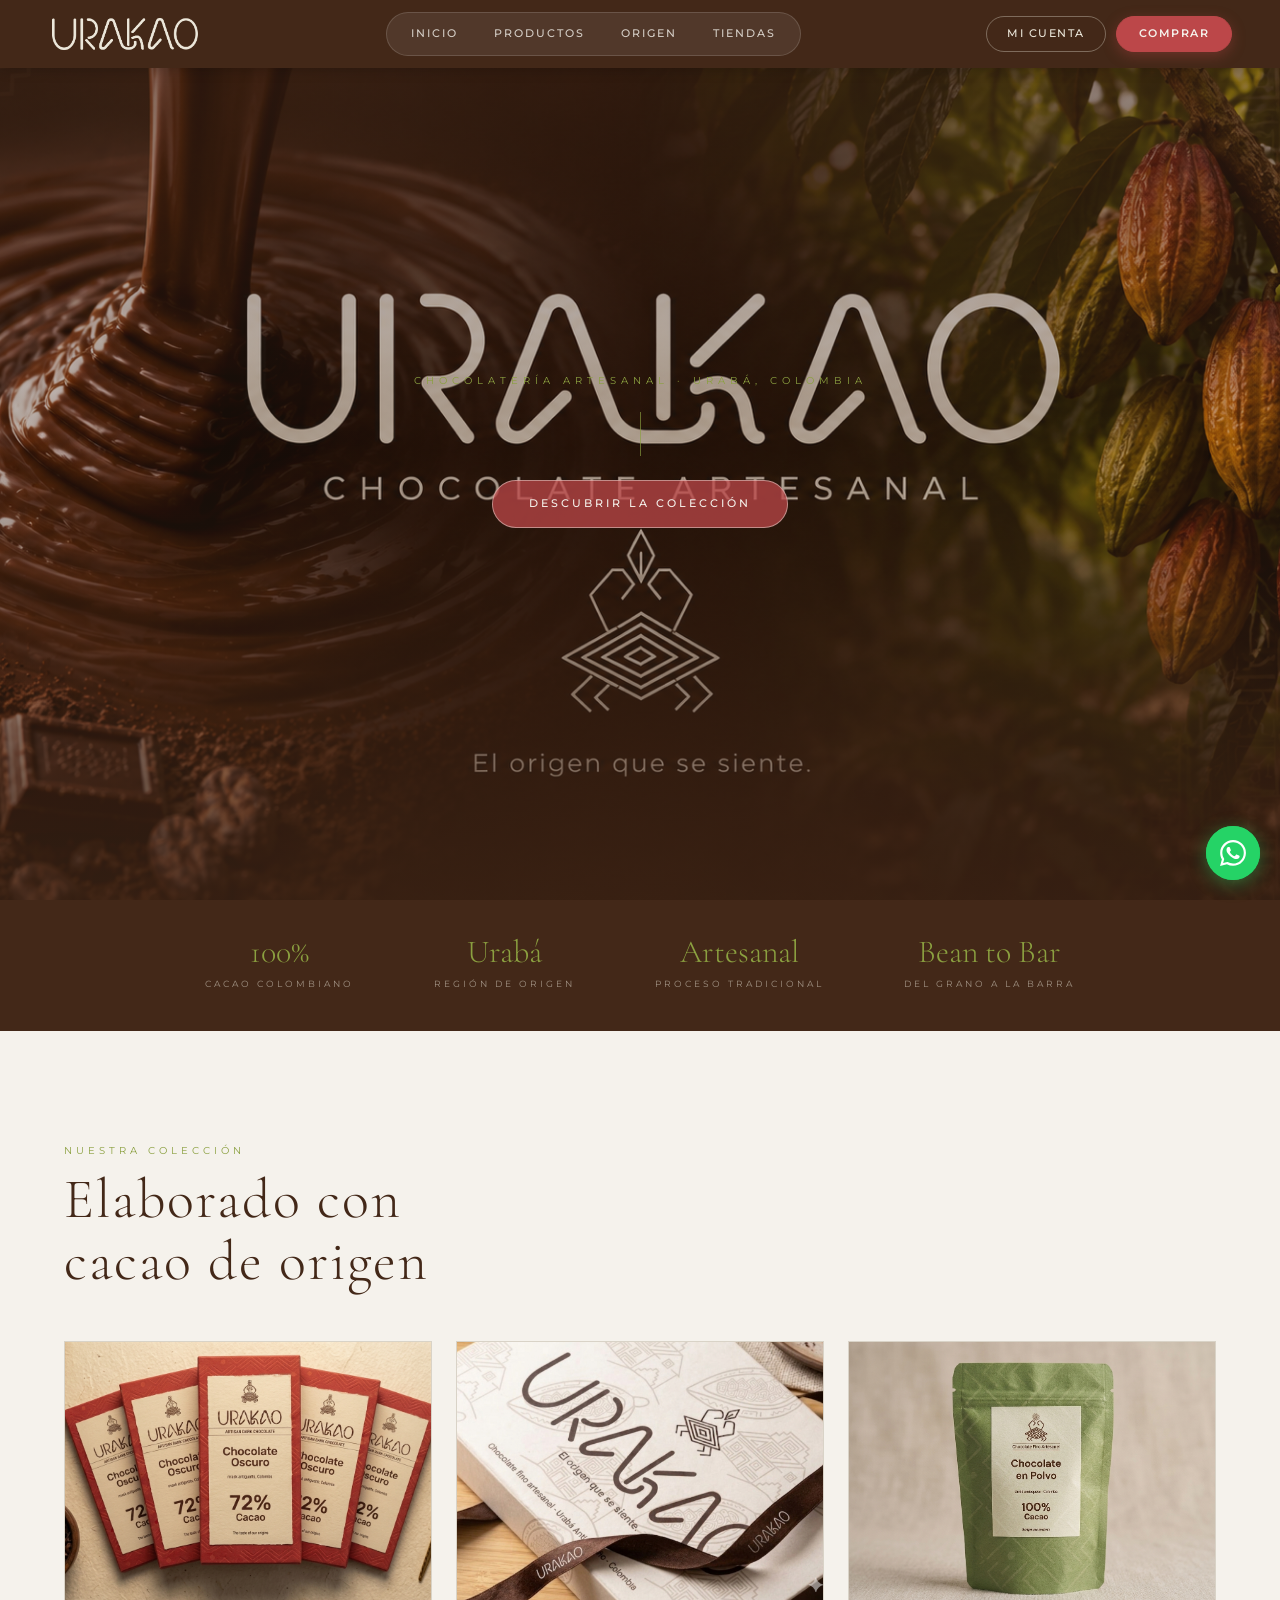
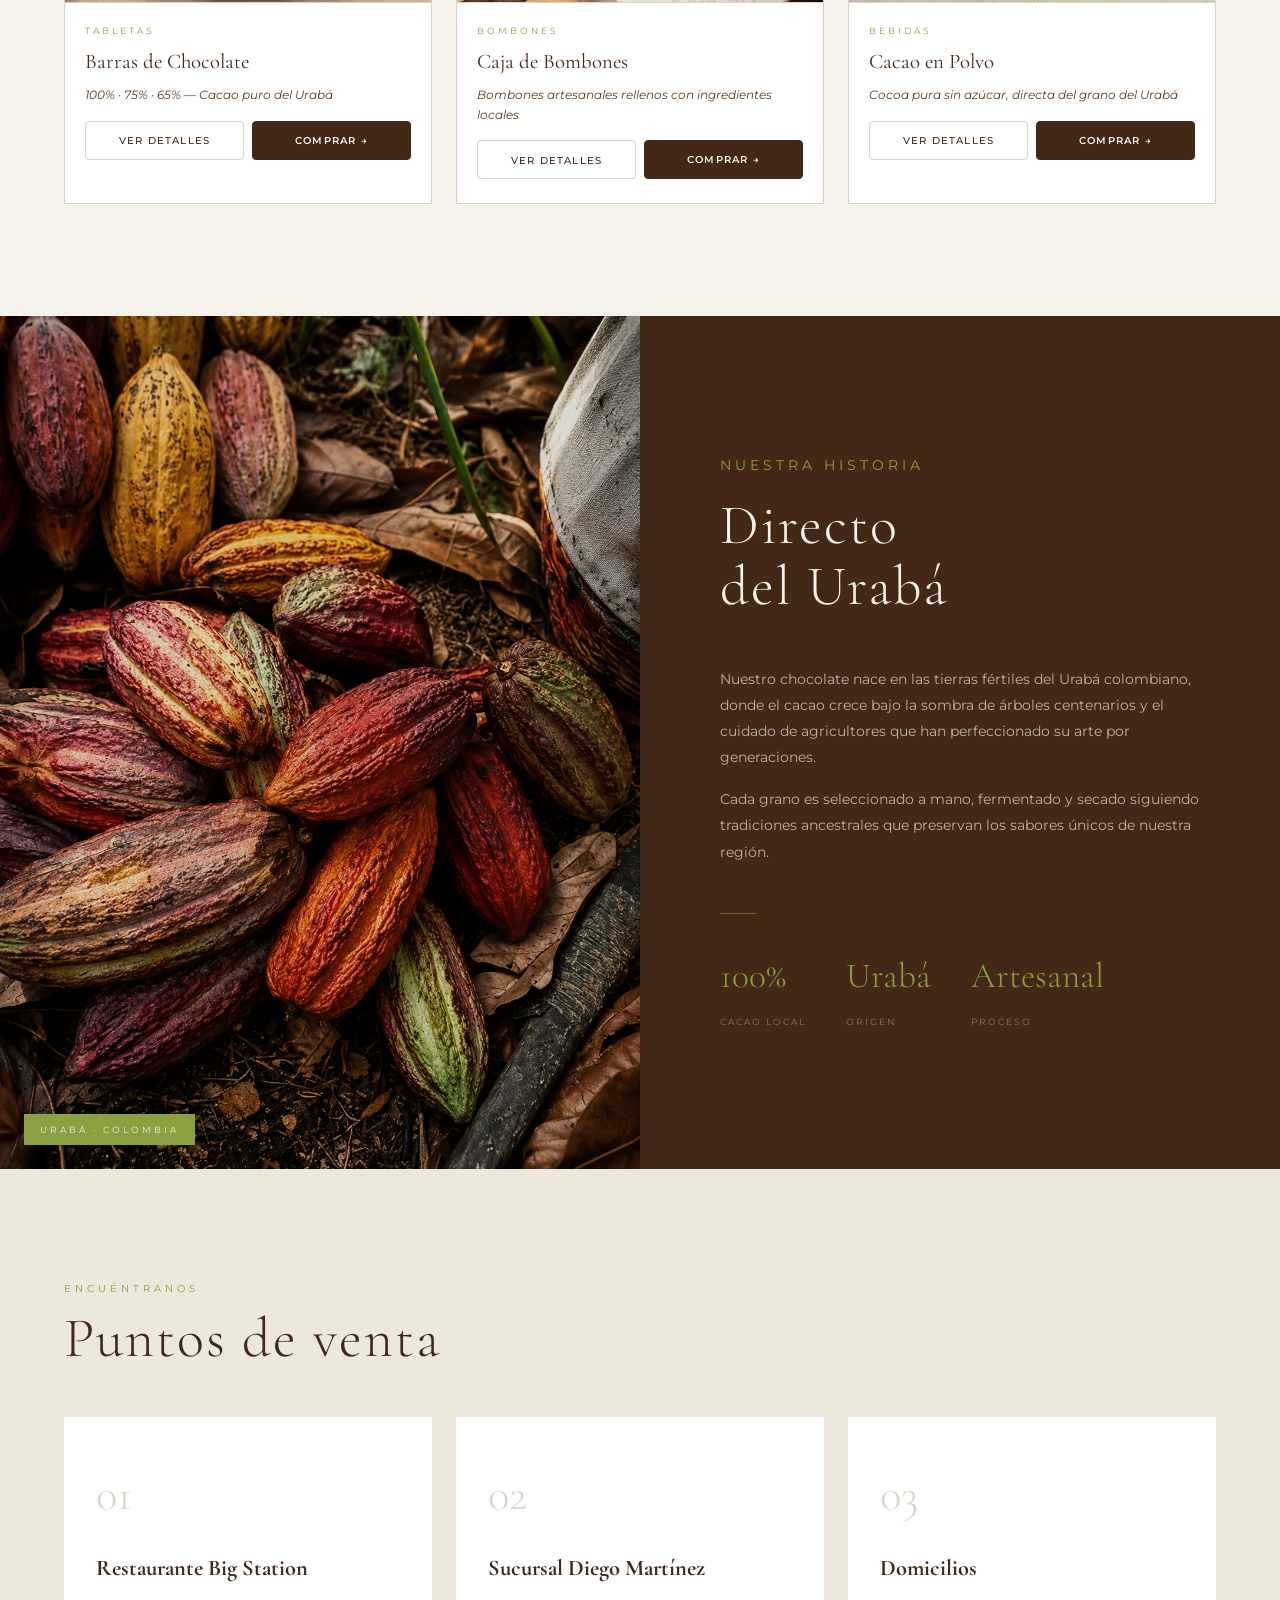
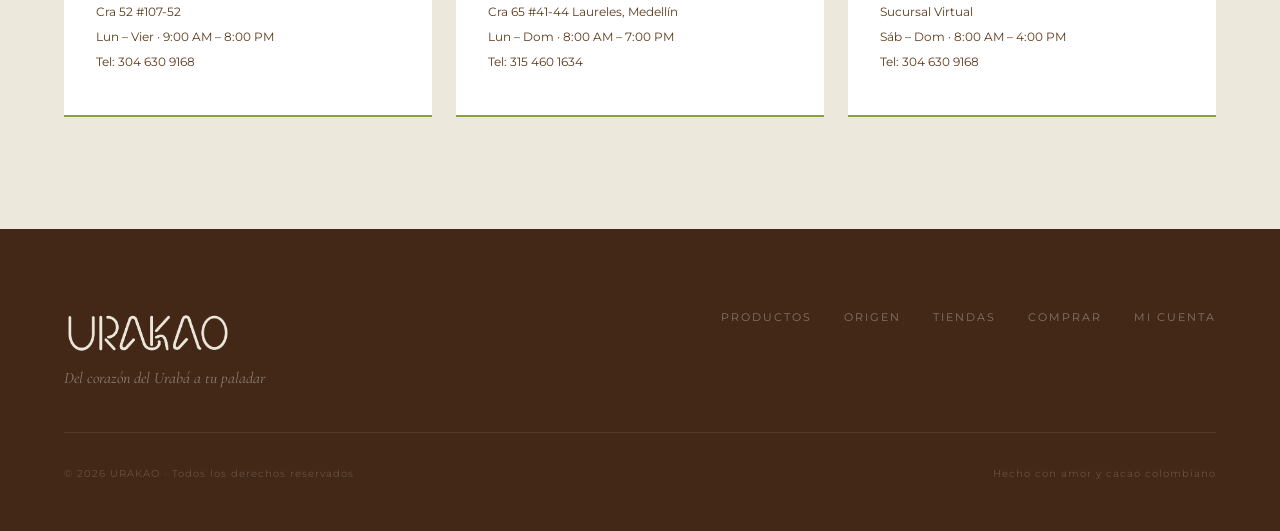
==== src/index.html @ 4dd0657c "feat: primer commit — URAKAO Web App" ====
<!DOCTYPE html>
<html lang="es">
<head>
  <meta charset="UTF-8">
  <meta name="viewport" content="width=device-width, initial-scale=1.0">
  <title>URAKAO — Chocolatería Artesanal del Urabá</title>
  <link rel="preconnect" href="https://fonts.googleapis.com">
  <link rel="preconnect" href="https://fonts.gstatic.com" crossorigin>
  <link href="https://fonts.googleapis.com/css2?family=Cormorant+Garamond:ital,wght@0,300;0,400;0,600;1,300;1,400&family=Montserrat:wght@300;400;500;600&display=swap" rel="stylesheet">
  <link rel="stylesheet" href="/src/css/index.css">
  <style>
    *, *::before, *::after { margin: 0; padding: 0; box-sizing: border-box; }
    :root { --cafe:#432818; --cafe2:#5D3A1A; --crema:#ECE8DB; --crema2:#D9D3C7; --verde:#8BA040; --rojo:#BC4749; --marfil:#F5F2EC; }
    html { scroll-behavior: smooth; }
    body { font-family:'Montserrat',sans-serif; background:var(--crema); color:var(--cafe); line-height:1.7; overflow-x:hidden; }
    a { text-decoration:none; } img { display:block; max-width:100%; } button { font-family:inherit; cursor:pointer; }
    /* NAVBAR */
    .navbar { position:fixed; inset:0 0 auto 0; z-index:1000; height:68px; padding:0 3rem; display:flex; align-items:center; justify-content:space-between; background:var(--cafe); box-shadow:0 2px 12px rgba(0,0,0,0.2); }
    .nav-logo img { height:44px; width:auto; object-fit:contain; }
    .nav-links { list-style:none; display:flex; gap:0; background:rgba(255,255,255,0.08); border:1px solid rgba(255,255,255,0.14); border-radius:50px; padding:4px 6px; }
    .nav-links a { display:block; font-size:0.66rem; font-weight:500; letter-spacing:2px; text-transform:uppercase; color:rgba(245,242,236,0.8); padding:8px 18px; border-radius:50px; transition:background 0.2s,color 0.2s; }
    .nav-links a:hover { background:rgba(255,255,255,0.14); color:var(--marfil); }
    .nav-cta { display:flex; gap:10px; align-items:center; }
    .btn-ghost { font-size:0.66rem; font-weight:500; letter-spacing:1.5px; text-transform:uppercase; color:var(--crema); border:1px solid rgba(236,232,219,0.35); padding:8px 20px; border-radius:50px; transition:background 0.25s,border-color 0.25s; }
    .btn-ghost:hover { background:rgba(255,255,255,0.1); border-color:rgba(236,232,219,0.6); }
    .btn-primary { font-size:0.66rem; font-weight:600; letter-spacing:1.5px; text-transform:uppercase; color:var(--marfil); background:var(--rojo); border:1px solid var(--rojo); padding:8px 22px; border-radius:50px; box-shadow:0 4px 14px rgba(188,71,73,0.35); transition:background 0.25s,transform 0.2s; }
    .btn-primary:hover { background:#a33c3e; transform:translateY(-1px); }
    .nav-burger { display:none; flex-direction:column; gap:5px; background:none; border:none; padding:6px; cursor:pointer; }
    .nav-burger span { display:block; width:22px; height:2px; background:var(--crema); border-radius:2px; transition:transform 0.3s,opacity 0.3s; }
    .nav-burger.open span:nth-child(1) { transform:translateY(7px) rotate(45deg); }
    .nav-burger.open span:nth-child(2) { opacity:0; }
    .nav-burger.open span:nth-child(3) { transform:translateY(-7px) rotate(-45deg); }
    .nav-drawer { display:none; position:fixed; top:68px; left:0; right:0; z-index:999; background:rgba(67,40,24,0.98); backdrop-filter:blur(16px); flex-direction:column; padding:16px 20px 24px; gap:4px; border-top:1px solid rgba(255,255,255,0.07); }
    .nav-drawer.open { display:flex; }
    .nav-drawer a { font-size:0.78rem; letter-spacing:2px; text-transform:uppercase; color:rgba(245,242,236,0.7); padding:12px 14px; border-radius:8px; transition:background 0.2s,color 0.2s; }
    .nav-drawer a:hover { background:rgba(255,255,255,0.07); color:var(--marfil); }
    .nav-drawer hr { border:none; border-top:1px solid rgba(255,255,255,0.07); margin:6px 0; }
    .nav-drawer .drawer-cta { background:var(--rojo); color:var(--marfil); text-align:center; border-radius:50px; margin-top:4px; font-weight:600; }
    /* HERO */
    .hero { height:100vh; min-height:600px; position:relative; display:flex; align-items:center; justify-content:center; overflow:hidden; }
    .hero-bg { position:absolute; inset:0; background:url('/Fotos de Urakao Oficial/portada de urakao tipo revista.png') center 30%/cover no-repeat; transform:scale(1.04); transition:transform 7s ease; }
    .hero-bg.loaded { transform:scale(1); }
    .hero-overlay { position:absolute; inset:0; background:linear-gradient(to bottom,rgba(67,40,24,0.6) 0%,rgba(67,40,24,0.3) 50%,rgba(67,40,24,0.75) 100%); }
    .hero-body { position:relative; z-index:2; text-align:center; padding:0 24px; max-width:760px; }
    .hero-eyebrow { font-size:0.62rem; letter-spacing:5px; text-transform:uppercase; color:var(--verde); margin-bottom:1.5rem; }
    .hero-rule { width:1px; height:44px; background:var(--verde); margin:0 auto 1.5rem; opacity:0.65; }
    .hero-sub { font-family:'Cormorant Garamond',serif; font-size:clamp(1rem,3vw,1.4rem); font-style:italic; color:rgba(245,242,236,0.82); margin-bottom:2.5rem; }
    .hero-cta { display:inline-block; font-size:0.66rem; font-weight:500; letter-spacing:3px; text-transform:uppercase; color:var(--marfil); border:1px solid rgba(245,242,236,0.45); padding:14px 36px; border-radius:50px; background:rgba(188,71,73,0.75); transition:background 0.3s,transform 0.2s; }
    .hero-cta:hover { background:var(--rojo); transform:translateY(-2px); }
    /* STRIP */
    .strip { background:var(--cafe); padding:36px 4rem; display:flex; justify-content:center; gap:5rem; flex-wrap:wrap; }
    .strip-item { text-align:center; color:var(--crema); }
    .strip-num { font-family:'Cormorant Garamond',serif; font-size:2rem; font-weight:300; color:var(--verde); display:block; line-height:1; }
    .strip-lbl { font-size:0.58rem; letter-spacing:3px; text-transform:uppercase; opacity:0.55; margin-top:4px; }
    /* SECTION SHARED */
    .section-tag { font-size:0.6rem; letter-spacing:4px; text-transform:uppercase; color:var(--verde); margin-bottom:10px; }
    .section-title { font-family:'Cormorant Garamond',serif; font-size:clamp(2rem,5vw,3.5rem); font-weight:300; color:var(--cafe); letter-spacing:2px; line-height:1.1; margin-bottom:3rem; }
    /* PRODUCTOS */
    .productos { padding:7rem 4rem; background:var(--marfil); }
    .productos-grid { display:grid; grid-template-columns:repeat(3,1fr); gap:1.5rem; }
    .card { background:#fff; overflow:hidden; border:1px solid var(--crema2); opacity:0; transform:translateY(20px); transition:opacity 0.6s ease,transform 0.6s ease,box-shadow 0.3s; }
    .card.visible { opacity:1; transform:translateY(0); }
    .card:hover { box-shadow:0 16px 40px rgba(67,40,24,0.12); }
    .card-img { height:260px; overflow:hidden; background:var(--crema); cursor:pointer; }
    .card-img img { width:100%; height:100%; object-fit:cover; transition:transform 0.6s ease; }
    .card:hover .card-img img { transform:scale(1.05); }
    .card-body { padding:20px 20px 24px; border-top:1px solid var(--crema2); }
    .card-cat { font-size:0.56rem; letter-spacing:3px; text-transform:uppercase; color:var(--verde); margin-bottom:6px; }
    .card-name { font-family:'Cormorant Garamond',serif; font-size:1.3rem; font-weight:400; color:var(--cafe); margin-bottom:6px; }
    .card-desc { font-size:0.76rem; color:var(--cafe2); font-style:italic; line-height:1.6; margin-bottom:16px; }
    .card-actions { display:grid; grid-template-columns:1fr 1fr; gap:8px; }
    .btn-ver { font-size:0.62rem; font-weight:500; letter-spacing:1.2px; text-transform:uppercase; color:var(--cafe); background:transparent; border:1px solid var(--crema2); padding:10px 0; border-radius:4px; transition:background 0.2s,border-color 0.2s; }
    .btn-ver:hover { background:var(--crema); border-color:var(--cafe2); }
    .btn-comprar { display:flex; align-items:center; justify-content:center; font-size:0.62rem; font-weight:600; letter-spacing:1.2px; text-transform:uppercase; color:var(--marfil); background:var(--cafe); border:1px solid var(--cafe); padding:10px 0; border-radius:4px; transition:background 0.2s,border-color 0.2s; }
    .btn-comprar:hover { background:var(--rojo); border-color:var(--rojo); }
    /* ORIGEN */
    .origen { display:grid; grid-template-columns:1fr 1fr; min-height:75vh; }
    .origen-foto { position:relative; overflow:hidden; }
    .origen-foto img { width:100%; height:100%; object-fit:cover; filter:sepia(0.12) brightness(0.85); transition:transform 0.8s ease; }
    .origen-foto:hover img { transform:scale(1.03); }
    .origen-tag { position:absolute; bottom:24px; left:24px; background:var(--verde); color:var(--marfil); font-size:0.58rem; letter-spacing:3px; text-transform:uppercase; padding:8px 16px; }
    .origen-copy { background:var(--cafe); padding:7rem 5rem; display:flex; flex-direction:column; justify-content:center; }
    .origen-copy .section-tag { color:var(--verde); }
    .origen-copy .section-title { color:var(--marfil); }
    .origen-copy p { font-size:0.86rem; color:rgba(245,242,236,0.68); line-height:1.9; margin-bottom:1rem; }
    .origen-divider { width:36px; height:1px; background:var(--verde); opacity:0.5; margin:2rem 0; }
    .origen-stats { display:flex; gap:2.5rem; flex-wrap:wrap; }
    .stat-num { font-family:'Cormorant Garamond',serif; font-size:2.2rem; font-weight:300; color:var(--verde); display:block; }
    .stat-lbl { font-size:0.58rem; letter-spacing:2px; text-transform:uppercase; color:rgba(245,242,236,0.38); }
    /* PUNTOS */
    .puntos { padding:7rem 4rem; background:var(--crema); }
    .puntos-grid { display:grid; grid-template-columns:repeat(3,1fr); gap:1.5rem; margin-top:3rem; }
    .punto { background:#fff; padding:2.5rem 2rem; border-bottom:2px solid var(--verde); opacity:0; transform:translateY(16px); transition:opacity 0.5s ease,transform 0.5s ease,box-shadow 0.3s; }
    .punto.visible { opacity:1; transform:translateY(0); }
    .punto:hover { box-shadow:0 10px 30px rgba(67,40,24,0.08); }
    .punto-num { font-family:'Cormorant Garamond',serif; font-size:2.8rem; font-weight:300; color:var(--crema2); margin-bottom:1rem; }
    .punto-nombre { font-family:'Cormorant Garamond',serif; font-size:1.4rem; color:var(--cafe); margin-bottom:0.8rem; }
    .punto-info { font-size:0.78rem; color:var(--cafe2); line-height:2; font-style:normal; }
    /* FOOTER */
    .footer { background:var(--cafe); padding:5rem 4rem 3rem; }
    .footer-top { display:flex; justify-content:space-between; align-items:flex-start; padding-bottom:2.5rem; border-bottom:1px solid rgba(255,255,255,0.08); margin-bottom:2rem; }
    .footer-tagline { font-family:'Cormorant Garamond',serif; font-size:1rem; font-style:italic; color:rgba(245,242,236,0.42); margin-top:8px; }
    .footer-nav { display:flex; gap:2rem; flex-wrap:wrap; }
    .footer-nav a { font-size:0.66rem; letter-spacing:2px; text-transform:uppercase; color:rgba(245,242,236,0.38); transition:color 0.2s; }
    .footer-nav a:hover { color:var(--verde); }
    .footer-bottom { display:flex; justify-content:space-between; align-items:center; flex-wrap:wrap; gap:8px; }
    .footer-copy { font-size:0.65rem; color:rgba(245,242,236,0.2); letter-spacing:1px; }
    /* WHATSAPP */
    .wa { position:fixed; bottom:20px; right:20px; z-index:9000; width:54px; height:54px; background:#25D366; border-radius:50%; display:flex; align-items:center; justify-content:center; box-shadow:0 4px 18px rgba(37,211,102,0.4); transition:transform 0.25s,box-shadow 0.25s; }
    .wa:hover { transform:scale(1.1); box-shadow:0 6px 24px rgba(37,211,102,0.55); }
    .wa::before { content:''; position:absolute; inset:0; border-radius:50%; background:#25D366; animation:waPulse 2.5s ease infinite; z-index:-1; }
    @keyframes waPulse { 0%{transform:scale(1);opacity:0.55} 70%{transform:scale(1.5);opacity:0} 100%{transform:scale(1.5);opacity:0} }
    /* MODAL */
    .modal-overlay { display:none; position:fixed; inset:0; background:rgba(67,40,24,0.7); z-index:2000; }
    .modal-overlay.open { display:block; }
    .modal { display:none; position:fixed; top:50%; left:50%; transform:translate(-50%,-50%); z-index:2001; background:var(--marfil); width:92%; max-width:840px; max-height:88vh; overflow-y:auto; }
    .modal.open { display:grid; grid-template-columns:1fr 1fr; }
    .modal-gallery { background:var(--crema); display:flex; flex-direction:column; }
    .modal-main-img { width:100%; height:300px; object-fit:cover; cursor:pointer; }
    .modal-thumbs { display:flex; gap:8px; padding:10px 12px; background:#fff; border-top:1px solid var(--crema2); }
    .modal-thumb { width:60px; height:60px; object-fit:cover; cursor:pointer; border:2px solid transparent; opacity:0.65; transition:border-color 0.2s,opacity 0.2s; }
    .modal-thumb.active,.modal-thumb:hover { border-color:var(--cafe); opacity:1; }
    .modal-body { padding:2rem 1.8rem; display:flex; flex-direction:column; gap:12px; position:relative; }
    .modal-close { position:absolute; top:12px; right:12px; background:none; border:none; font-size:1.2rem; color:var(--cafe2); line-height:1; cursor:pointer; }
    .modal-close:hover { color:var(--cafe); }
    .modal-cat { font-size:0.56rem; letter-spacing:3px; text-transform:uppercase; color:var(--verde); }
    .modal-name { font-family:'Cormorant Garamond',serif; font-size:1.8rem; font-weight:400; color:var(--cafe); line-height:1.1; }
    .modal-desc { font-size:0.82rem; color:var(--cafe2); line-height:1.8; }
    .modal-tags { display:flex; flex-wrap:wrap; gap:6px; }
    .modal-tag { font-size:0.65rem; background:var(--crema); color:var(--cafe); border:1px solid var(--crema2); padding:4px 12px; }
    .modal-rule { width:100%; height:1px; background:var(--crema2); }
    .modal-variants-label { font-size:0.62rem; letter-spacing:2px; text-transform:uppercase; color:var(--cafe2); }
    .modal-variants { display:flex; flex-wrap:wrap; gap:6px; }
    .modal-variant { font-size:0.72rem; border:1px solid var(--crema2); background:#fff; color:var(--cafe); padding:6px 14px; border-radius:4px; transition:background 0.2s,border-color 0.2s,color 0.2s; cursor:pointer; }
    .modal-variant:hover,.modal-variant.active { background:var(--cafe); border-color:var(--cafe); color:var(--marfil); }
    .modal-buy { display:block; text-align:center; font-size:0.68rem; font-weight:600; letter-spacing:2.5px; text-transform:uppercase; color:var(--marfil); background:var(--rojo); padding:14px 0; border-radius:4px; margin-top:auto; transition:background 0.2s; }
    .modal-buy:hover { background:var(--cafe); }
    .hidden { display:none !important; }
    /* RESPONSIVE */
    @media(max-width:1024px){ .productos-grid{grid-template-columns:repeat(2,1fr);} .origen{grid-template-columns:1fr;} .origen-foto{height:50vh;} .puntos-grid{grid-template-columns:repeat(2,1fr);} .navbar{padding:0 2rem;} }
    @media(max-width:768px){ .navbar{padding:0 16px;height:62px;} .nav-links,.nav-cta{display:none;} .nav-burger{display:flex;} .nav-drawer{top:62px;} .strip{padding:28px 20px;gap:20px;} .strip-item{flex:0 0 42%;} .productos{padding:4rem 20px;} .productos-grid{grid-template-columns:1fr 1fr;gap:1rem;} .card-img{height:200px;} .origen-copy{padding:3rem 20px;} .puntos{padding:4rem 20px;} .puntos-grid{grid-template-columns:1fr;} .footer{padding:3rem 20px 2rem;} .footer-top{flex-direction:column;gap:20px;} .footer-nav{gap:12px;} .modal.open{grid-template-columns:1fr;} .modal{width:96%;max-height:92vh;} .modal-main-img{height:200px;} .wa{bottom:16px;right:16px;width:48px;height:48px;} }
    @media(max-width:540px){ .productos-grid{grid-template-columns:1fr;} .card-img{height:220px;} .strip-item{flex:0 0 44%;} }
    @media(max-width:480px){ .navbar{height:56px;padding:0 12px;} .nav-logo img{height:34px;} .nav-drawer{top:56px;} .hero-eyebrow{font-size:0.52rem;letter-spacing:3px;} .hero-cta{padding:11px 24px;} .strip{padding:20px 12px;gap:14px;} .strip-num{font-size:1.6rem;} .productos{padding:3rem 12px;} .origen-copy{padding:2.5rem 16px;} .puntos{padding:3rem 12px;} .footer{padding:2.5rem 12px 1.5rem;} .wa{bottom:12px;right:12px;width:44px;height:44px;} }
    @media(max-width:360px){ .strip-item{flex:0 0 100%;} .card-actions{grid-template-columns:1fr;} .modal.open{grid-template-columns:1fr;} .modal{width:100%;} }
  </style>
</head>
<body>

  <!-- ══ NAVBAR ══════════════════════════════════════════════ -->
  <nav class="navbar" id="navbar">
    <div class="nav-logo">
      <a href="/"><img src="/Fotos de Urakao Oficial/LOGOS color hueso.png" alt="URAKAO"></a>
    </div>

    <ul class="nav-links" role="list">
      <li><a href="#inicio">Inicio</a></li>
      <li><a href="#productos">Productos</a></li>
      <li><a href="#origen">Origen</a></li>
      <li><a href="#puntos">Tiendas</a></li>
    </ul>

    <div class="nav-cta">
      <a href="/login" class="btn-ghost">Mi cuenta</a>
      <a href="/tienda" class="btn-primary">Comprar</a>
    </div>

    <button class="nav-burger" id="nav-burger" aria-label="Abrir menú" aria-expanded="false">
      <span></span><span></span><span></span>
    </button>
  </nav>

  <!-- Mobile drawer -->
  <nav class="nav-drawer" id="nav-drawer" aria-label="Menú móvil">
    <a href="#inicio">Inicio</a>
    <a href="#productos">Productos</a>
    <a href="#origen">Origen</a>
    <a href="#puntos">Tiendas</a>
    <hr>
    <a href="/login">Mi cuenta</a>
    <a href="/tienda" class="drawer-cta">Comprar ahora →</a>
  </nav>

  <!-- ══ HERO ════════════════════════════════════════════════ -->
  <section id="inicio" class="hero">
    <div class="hero-bg" id="hero-bg"></div>
    <div class="hero-overlay"></div>
    <div class="hero-body">
      <p class="hero-eyebrow">Chocolatería Artesanal · Urabá, Colombia</p>
      <div class="hero-rule"></div>
      <a href="/tienda" class="hero-cta">Descubrir la colección</a>
    </div>
  </section>

  <!-- ══ INTRO STRIP ═════════════════════════════════════════ -->
  <div class="strip" aria-hidden="true">
    <div class="strip-item"><span class="strip-num">100%</span><span class="strip-lbl">Cacao colombiano</span></div>
    <div class="strip-item"><span class="strip-num">Urabá</span><span class="strip-lbl">Región de origen</span></div>
    <div class="strip-item"><span class="strip-num">Artesanal</span><span class="strip-lbl">Proceso tradicional</span></div>
    <div class="strip-item"><span class="strip-num">Bean to Bar</span><span class="strip-lbl">Del grano a la barra</span></div>
  </div>

  <!-- ══ PRODUCTOS ══════════════════════════════════════════ -->
  <section id="productos" class="productos">
    <p class="section-tag">Nuestra colección</p>
    <h2 class="section-title">Elaborado con<br>cacao de origen</h2>

    <div class="productos-grid">

      <!-- Barras de Chocolate -->
      <article class="card">
        <div class="card-img" onclick="abrirModal('barras')" role="button" tabindex="0" aria-label="Ver detalles Barras de Chocolate">
          <img src="/Fotos de Urakao Oficial/Barra de chocolate p1.png" alt="Barras de Chocolate URAKAO" loading="lazy">
        </div>
        <div class="card-body">
          <p class="card-cat">Tabletas</p>
          <h3 class="card-name">Barras de Chocolate</h3>
          <p class="card-desc">100% · 75% · 65% — Cacao puro del Urabá</p>
          <div class="card-actions">
            <button class="btn-ver" onclick="abrirModal('barras')">Ver detalles</button>
            <a href="/tienda" class="btn-comprar">Comprar →</a>
          </div>
        </div>
      </article>

      <!-- Caja de Bombones -->
      <article class="card">
        <div class="card-img" onclick="abrirModal('bombones')" role="button" tabindex="0" aria-label="Ver detalles Caja de Bombones">
          <img src="/Fotos de Urakao Oficial/caja de chocolate cerrada p1.png" alt="Caja de Bombones URAKAO" loading="lazy">
        </div>
        <div class="card-body">
          <p class="card-cat">Bombones</p>
          <h3 class="card-name">Caja de Bombones</h3>
          <p class="card-desc">Bombones artesanales rellenos con ingredientes locales</p>
          <div class="card-actions">
            <button class="btn-ver" onclick="abrirModal('bombones')">Ver detalles</button>
            <a href="/tienda" class="btn-comprar">Comprar →</a>
          </div>
        </div>
      </article>

      <!-- Cacao en Polvo -->
      <article class="card">
        <div class="card-img" onclick="abrirModal('cocoa')" role="button" tabindex="0" aria-label="Ver detalles Cacao en Polvo">
          <img src="/Fotos de Urakao Oficial/Chocolate en polvo.png" alt="Cacao en Polvo URAKAO" loading="lazy">
        </div>
        <div class="card-body">
          <p class="card-cat">Bebidas</p>
          <h3 class="card-name">Cacao en Polvo</h3>
          <p class="card-desc">Cocoa pura sin azúcar, directa del grano del Urabá</p>
          <div class="card-actions">
            <button class="btn-ver" onclick="abrirModal('cocoa')">Ver detalles</button>
            <a href="/tienda" class="btn-comprar">Comprar →</a>
          </div>
        </div>
      </article>

    </div>
  </section>

  <!-- ══ ORIGEN ══════════════════════════════════════════════ -->
  <section id="origen" class="origen">
    <div class="origen-foto">
      <img src="/Fotos de Urakao Oficial/Masorcas de cacao finca.png" alt="Mazorcas de cacao en finca del Urabá" loading="lazy">
      <span class="origen-tag">Urabá · Colombia</span>
    </div>
    <div class="origen-copy">
      <p class="section-tag">Nuestra historia</p>
      <h2 class="section-title">Directo<br>del Urabá</h2>
      <div class="origen-texto">
        <p>Nuestro chocolate nace en las tierras fértiles del Urabá colombiano, donde el cacao crece bajo la sombra de árboles centenarios y el cuidado de agricultores que han perfeccionado su arte por generaciones.</p>
        <p>Cada grano es seleccionado a mano, fermentado y secado siguiendo tradiciones ancestrales que preservan los sabores únicos de nuestra región.</p>
      </div>
      <div class="origen-divider"></div>
      <div class="origen-stats">
        <div><span class="stat-num">100%</span><span class="stat-lbl">Cacao local</span></div>
        <div><span class="stat-num">Urabá</span><span class="stat-lbl">Origen</span></div>
        <div><span class="stat-num">Artesanal</span><span class="stat-lbl">Proceso</span></div>
      </div>
    </div>
  </section>

  <!-- ══ PUNTOS DE VENTA ══════════════════════════════════════ -->
  <section id="puntos" class="puntos">
    <p class="section-tag">Encuéntranos</p>
    <h2 class="section-title">Puntos de venta</h2>
    <div class="puntos-grid">
      <div class="punto">
        <div class="punto-num">01</div>
        <h3 class="punto-nombre">Restaurante Big Station</h3>
        <address class="punto-info">
          <p>Cra 52 #107-52</p>
          <p>Lun – Vier · 9:00 AM – 8:00 PM</p>
          <p>Tel: 304 630 9168</p>
        </address>
      </div>
      <div class="punto">
        <div class="punto-num">02</div>
        <h3 class="punto-nombre">Sucursal Diego Martínez</h3>
        <address class="punto-info">
          <p>Cra 65 #41-44 Laureles, Medellín</p>
          <p>Lun – Dom · 8:00 AM – 7:00 PM</p>
          <p>Tel: 315 460 1634</p>
        </address>
      </div>
      <div class="punto">
        <div class="punto-num">03</div>
        <h3 class="punto-nombre">Domicilios</h3>
        <address class="punto-info">
          <p>Sucursal Virtual</p>
          <p>Sáb – Dom · 8:00 AM – 4:00 PM</p>
          <p>Tel: 304 630 9168</p>
        </address>
      </div>
    </div>
  </section>

  <!-- ══ FOOTER ══════════════════════════════════════════════ -->
  <footer class="footer">
    <div class="footer-top">
      <div>
        <img src="/Fotos de Urakao Oficial/LOGOS color hueso.png" alt="URAKAO" class="footer-logo" style="height:48px;object-fit:contain;">
        <p class="footer-tagline">Del corazón del Urabá a tu paladar</p>
      </div>
      <nav class="footer-nav" aria-label="Footer">
        <a href="#productos">Productos</a>
        <a href="#origen">Origen</a>
        <a href="#puntos">Tiendas</a>
        <a href="/tienda">Comprar</a>
        <a href="/login">Mi cuenta</a>
      </nav>
    </div>
    <div class="footer-bottom">
      <p class="footer-copy">&copy; 2026 URAKAO · Todos los derechos reservados</p>
      <p class="footer-copy">Hecho con amor y cacao colombiano</p>
    </div>
  </footer>

  <!-- ══ WHATSAPP ════════════════════════════════════════════ -->
  <a href="https://wa.me/573046309168?text=Hola%20URAKAO%2C%20tengo%20una%20consulta%20%F0%9F%8D%AB"
     target="_blank" rel="noopener noreferrer"
     class="wa" aria-label="Contactar por WhatsApp">
    <svg xmlns="http://www.w3.org/2000/svg" viewBox="0 0 24 24" fill="white" width="26" height="26">
      <path d="M17.472 14.382c-.297-.149-1.758-.867-2.03-.967-.273-.099-.471-.148-.67.15-.197.297-.767.966-.94 1.164-.173.199-.347.223-.644.075-.297-.15-1.255-.463-2.39-1.475-.883-.788-1.48-1.761-1.653-2.059-.173-.297-.018-.458.13-.606.134-.133.298-.347.446-.52.149-.174.198-.298.298-.497.099-.198.05-.371-.025-.52-.075-.149-.669-1.612-.916-2.207-.242-.579-.487-.5-.669-.51-.173-.008-.371-.01-.57-.01-.198 0-.52.074-.792.372-.272.297-1.04 1.016-1.04 2.479 0 1.462 1.065 2.875 1.213 3.074.149.198 2.096 3.2 5.077 4.487.709.306 1.262.489 1.694.625.712.227 1.36.195 1.871.118.571-.085 1.758-.719 2.006-1.413.248-.694.248-1.289.173-1.413-.074-.124-.272-.198-.57-.347m-5.421 7.403h-.004a9.87 9.87 0 01-5.031-1.378l-.361-.214-3.741.982.998-3.648-.235-.374a9.86 9.86 0 01-1.51-5.26c.001-5.45 4.436-9.884 9.888-9.884 2.64 0 5.122 1.03 6.988 2.898a9.825 9.825 0 012.893 6.994c-.003 5.45-4.437 9.884-9.885 9.884m8.413-18.297A11.815 11.815 0 0012.05 0C5.495 0 .16 5.335.157 11.892c0 2.096.547 4.142 1.588 5.945L.057 24l6.305-1.654a11.882 11.882 0 005.683 1.448h.005c6.554 0 11.89-5.335 11.893-11.893a11.821 11.821 0 00-3.48-8.413z"/>
    </svg>
  </a>

  <!-- ══ MODAL PRODUCTO ══════════════════════════════════════ -->
  <div class="modal-overlay" id="modal-overlay" aria-hidden="true"></div>
  <div class="modal" id="modal" role="dialog" aria-modal="true" aria-labelledby="modal-name">
    <div class="modal-gallery">
      <img id="modal-main-img" class="modal-main-img" src="" alt="">
      <div class="modal-thumbs" id="modal-thumbs"></div>
    </div>
    <div class="modal-body">
      <button class="modal-close" id="modal-close" aria-label="Cerrar">✕</button>
      <p class="modal-cat" id="modal-cat"></p>
      <h2 class="modal-name" id="modal-name"></h2>
      <p class="modal-desc" id="modal-desc"></p>
      <div class="modal-tags" id="modal-tags"></div>
      <hr class="modal-rule">
      <p class="modal-variants-label" id="modal-variants-label"></p>
      <div class="modal-variants" id="modal-variants"></div>
      <a href="/tienda" class="modal-buy">Comprar ahora →</a>
    </div>
  </div>

  <!-- ══ JAVASCRIPT ══════════════════════════════════════════ -->
  <script>
    /* ── Navbar hamburger ── */
    const burger   = document.getElementById('nav-burger');
    const drawer   = document.getElementById('nav-drawer');

    burger.addEventListener('click', () => {
      const open = drawer.classList.toggle('open');
      burger.classList.toggle('open', open);
      burger.setAttribute('aria-expanded', open);
    });

    drawer.querySelectorAll('a').forEach(a =>
      a.addEventListener('click', () => {
        drawer.classList.remove('open');
        burger.classList.remove('open');
        burger.setAttribute('aria-expanded', 'false');
      })
    );

    /* ── Hero Ken Burns ── */
    document.getElementById('hero-bg').classList.add('loaded');

    /* ── Intersection observer — animaciones de entrada ── */
    const io = new IntersectionObserver((entries) => {
      entries.forEach((e, i) => {
        if (e.isIntersecting) {
          setTimeout(() => e.target.classList.add('visible'), i * 100);
          io.unobserve(e.target);
        }
      });
    }, { threshold: 0.08 });

    document.querySelectorAll('.card, .punto').forEach(el => io.observe(el));

    /* ── Catálogo ── */
    const CATALOGO = {
      barras: {
        cat: 'Tabletas',
        nombre: 'Barras de Chocolate',
        desc: 'Elaboradas con cacao seleccionado a mano en las fincas del Urabá. Disponibles en 65% (notas dulces y frutales), 75% (equilibrado y aromático) y 100% (cacao puro sin azúcar).',
        fotos: [
          '/Fotos de Urakao Oficial/Barra de chocolate p1.png',
          '/Fotos de Urakao Oficial/Barra de chocolate p2.png',
          '/Fotos de Urakao Oficial/Tabletas de chocolate y bombones sobre mesa.png'
        ],
        tags: ['Bean to Bar', 'Sin conservantes', 'Origen Urabá'],
        varLabel: 'Porcentaje de cacao',
        variantes: ['65% Cacao', '75% Cacao', '100% Cacao']
      },
      bombones: {
        cat: 'Bombones',
        nombre: 'Caja de Bombones',
        desc: 'Bombones rellenos artesanalmente con ingredientes locales del Urabá, cubiertos en chocolate de origen. Presentación ideal para regalo.',
        fotos: [
          '/Fotos de Urakao Oficial/caja de chocolate cerrada p1.png',
          '/Fotos de Urakao Oficial/caja de chocolate con bombones p2.png',
          '/Fotos de Urakao Oficial/como se rellenan los bombones.png'
        ],
        tags: ['Relleno artesanal', 'Ingredientes locales', 'Origen Urabá'],
        varLabel: 'Presentación',
        variantes: ['Caja x 6', 'Caja x 12', 'Caja x 24']
      },
      cocoa: {
        cat: 'Bebidas',
        nombre: 'Cacao en Polvo',
        desc: 'Cocoa pura del Urabá, sin azúcar ni conservantes. Ideal para bebidas calientes y frías, postres y repostería.',
        fotos: [
          '/Fotos de Urakao Oficial/Chocolate en polvo.png',
          '/Fotos de Urakao Oficial/Cacao secandose en marquesina.png',
          '/Fotos de Urakao Oficial/Nuestro arbol de cacao.png'
        ],
        tags: ['Sin azúcar', 'Sin conservantes', '100% Cacao'],
        varLabel: 'Presentación',
        variantes: ['250 g', '500 g', '1 kg']
      }
    };

    const overlay     = document.getElementById('modal-overlay');
    const modal       = document.getElementById('modal');
    const modalClose  = document.getElementById('modal-close');

    function abrirModal(id) {
      const p = CATALOGO[id];
      if (!p) return;

      document.getElementById('modal-main-img').src = p.fotos[0];
      document.getElementById('modal-main-img').alt = p.nombre;
      document.getElementById('modal-cat').textContent   = p.cat;
      document.getElementById('modal-name').textContent  = p.nombre;
      document.getElementById('modal-desc').textContent  = p.desc;
      document.getElementById('modal-variants-label').textContent = p.varLabel;

      document.getElementById('modal-thumbs').innerHTML = p.fotos.map((f, i) => `
        <img class="modal-thumb ${i === 0 ? 'active' : ''}" src="${f}" alt="${p.nombre} foto ${i+1}"
             onclick="setFoto(this, '${f}')">
      `).join('');

      document.getElementById('modal-tags').innerHTML = p.tags.map(t =>
        `<span class="modal-tag">${t}</span>`
      ).join('');

      document.getElementById('modal-variants').innerHTML = p.variantes.map((v, i) =>
        `<button class="modal-variant ${i === 0 ? 'active' : ''}" onclick="setVariant(this)">${v}</button>`
      ).join('');

      overlay.classList.add('open');
      modal.classList.add('open');
      document.body.style.overflow = 'hidden';
    }

    function cerrarModal() {
      overlay.classList.remove('open');
      modal.classList.remove('open');
      document.body.style.overflow = '';
    }

    function setFoto(el, src) {
      document.getElementById('modal-main-img').src = src;
      document.querySelectorAll('.modal-thumb').forEach(t => t.classList.remove('active'));
      el.classList.add('active');
    }

    function setVariant(el) {
      document.querySelectorAll('.modal-variant').forEach(b => b.classList.remove('active'));
      el.classList.add('active');
    }

    overlay.addEventListener('click', cerrarModal);
    modalClose.addEventListener('click', cerrarModal);
    document.addEventListener('keydown', e => { if (e.key === 'Escape') cerrarModal(); });
  </script>

</body>
</html>
---- src/css/index.css ----
/* ============================================================
   URAKAO — Página principal
   Paleta oficial: #432818 · #ECE8DB · #8BA040 · #BC4749
   ============================================================ */

/* ── Reset & Variables ── */
*, *::before, *::after { margin: 0; padding: 0; box-sizing: border-box; }

:root {
  --cafe:    #432818;
  --cafe2:   #5D3A1A;
  --crema:   #ECE8DB;
  --crema2:  #D9D3C7;
  --verde:   #8BA040;
  --rojo:    #BC4749;
  --marfil:  #F5F2EC;
}

html { scroll-behavior: smooth; }

body {
  font-family: 'Montserrat', sans-serif;
  background: var(--crema);
  color: var(--cafe);
  line-height: 1.7;
  overflow-x: hidden;
}

a { text-decoration: none; }
img { display: block; max-width: 100%; }
button { font-family: inherit; cursor: pointer; }

/* ── NAVBAR ── */
.navbar {
  position: fixed;
  inset: 0 0 auto 0;
  z-index: 1000;
  height: 68px;
  padding: 0 3rem;
  display: flex;
  align-items: center;
  justify-content: space-between;
  background: var(--cafe);
  box-shadow: 0 2px 12px rgba(0,0,0,0.2);
}

.nav-logo img {
  height: 44px;
  width: auto;
  object-fit: contain;
}

.nav-links {
  list-style: none;
  display: flex;
  gap: 0;
  background: rgba(255,255,255,0.08);
  border: 1px solid rgba(255,255,255,0.14);
  border-radius: 50px;
  padding: 4px 6px;
}

.nav-links a {
  display: block;
  font-size: 0.66rem;
  font-weight: 500;
  letter-spacing: 2px;
  text-transform: uppercase;
  color: rgba(245,242,236,0.8);
  padding: 8px 18px;
  border-radius: 50px;
  transition: background 0.2s, color 0.2s;
}
.nav-links a:hover { background: rgba(255,255,255,0.14); color: var(--marfil); }

.nav-cta {
  display: flex;
  gap: 10px;
  align-items: center;
}

.btn-ghost {
  font-size: 0.66rem;
  font-weight: 500;
  letter-spacing: 1.5px;
  text-transform: uppercase;
  color: var(--crema);
  border: 1px solid rgba(236,232,219,0.35);
  padding: 8px 20px;
  border-radius: 50px;
  transition: background 0.25s, border-color 0.25s;
}
.btn-ghost:hover { background: rgba(255,255,255,0.1); border-color: rgba(236,232,219,0.6); }

.btn-primary {
  font-size: 0.66rem;
  font-weight: 600;
  letter-spacing: 1.5px;
  text-transform: uppercase;
  color: var(--marfil);
  background: var(--rojo);
  border: 1px solid var(--rojo);
  padding: 8px 22px;
  border-radius: 50px;
  box-shadow: 0 4px 14px rgba(188,71,73,0.35);
  transition: background 0.25s, transform 0.2s, box-shadow 0.2s;
}
.btn-primary:hover {
  background: #a33c3e;
  transform: translateY(-1px);
  box-shadow: 0 6px 18px rgba(188,71,73,0.45);
}

/* Hamburger */
.nav-burger {
  display: none;
  flex-direction: column;
  gap: 5px;
  background: none;
  border: none;
  padding: 6px;
}
.nav-burger span {
  display: block;
  width: 22px;
  height: 2px;
  background: var(--crema);
  border-radius: 2px;
  transition: transform 0.3s, opacity 0.3s;
}
.nav-burger.open span:nth-child(1) { transform: translateY(7px) rotate(45deg); }
.nav-burger.open span:nth-child(2) { opacity: 0; }
.nav-burger.open span:nth-child(3) { transform: translateY(-7px) rotate(-45deg); }

/* Mobile drawer */
.nav-drawer {
  display: none;
  position: fixed;
  top: 68px; left: 0; right: 0;
  z-index: 999;
  background: rgba(67,40,24,0.98);
  backdrop-filter: blur(16px);
  flex-direction: column;
  padding: 16px 20px 24px;
  gap: 4px;
  border-top: 1px solid rgba(255,255,255,0.07);
}
.nav-drawer.open { display: flex; }
.nav-drawer a {
  font-size: 0.78rem;
  letter-spacing: 2px;
  text-transform: uppercase;
  color: rgba(245,242,236,0.7);
  padding: 12px 14px;
  border-radius: 8px;
  transition: background 0.2s, color 0.2s;
}
.nav-drawer a:hover { background: rgba(255,255,255,0.07); color: var(--marfil); }
.nav-drawer hr { border: none; border-top: 1px solid rgba(255,255,255,0.07); margin: 6px 0; }
.nav-drawer .drawer-cta {
  background: var(--rojo);
  color: var(--marfil);
  text-align: center;
  border-radius: 50px;
  margin-top: 4px;
  font-weight: 600;
}

/* ── HERO ── */
.hero {
  height: 100vh;
  min-height: 600px;
  position: relative;
  display: flex;
  align-items: center;
  justify-content: center;
  overflow: hidden;
}

.hero-bg {
  position: absolute;
  inset: 0;
  background: url('/Fotos de Urakao Oficial/portada de urakao tipo revista.png') center 30% / cover no-repeat;
  transform: scale(1.04);
  transition: transform 7s ease;
}
.hero-bg.loaded { transform: scale(1); }

.hero-overlay {
  position: absolute;
  inset: 0;
  background: linear-gradient(to bottom,
    rgba(67,40,24,0.6) 0%,
    rgba(67,40,24,0.3) 50%,
    rgba(67,40,24,0.75) 100%);
}

.hero-body {
  position: relative;
  z-index: 2;
  text-align: center;
  padding: 0 24px;
  max-width: 760px;
}

.hero-eyebrow {
  font-size: 0.62rem;
  letter-spacing: 5px;
  text-transform: uppercase;
  color: var(--verde);
  margin-bottom: 1.5rem;
}

.hero-title {
  font-family: 'Cormorant Garamond', serif;
  font-size: clamp(4rem, 12vw, 10rem);
  font-weight: 300;
  color: var(--marfil);
  letter-spacing: clamp(8px, 3vw, 20px);
  line-height: 0.9;
  margin-bottom: 1.5rem;
}

.hero-rule {
  width: 1px;
  height: 44px;
  background: var(--verde);
  margin: 0 auto 1.5rem;
  opacity: 0.65;
}

.hero-sub {
  font-family: 'Cormorant Garamond', serif;
  font-size: clamp(1rem, 3vw, 1.4rem);
  font-style: italic;
  color: rgba(245,242,236,0.82);
  margin-bottom: 2.5rem;
}

.hero-cta {
  display: inline-block;
  font-size: 0.66rem;
  font-weight: 500;
  letter-spacing: 3px;
  text-transform: uppercase;
  color: var(--marfil);
  border: 1px solid rgba(245,242,236,0.45);
  padding: 14px 36px;
  border-radius: 50px;
  background: rgba(188,71,73,0.75);
  transition: background 0.3s, border-color 0.3s, transform 0.2s;
}
.hero-cta:hover {
  background: var(--rojo);
  border-color: var(--rojo);
  transform: translateY(-2px);
}

/* ── INTRO STRIP ── */
.strip {
  background: var(--cafe);
  padding: 36px 4rem;
  display: flex;
  justify-content: center;
  gap: 5rem;
  flex-wrap: wrap;
}
.strip-item { text-align: center; color: var(--crema); }
.strip-num {
  font-family: 'Cormorant Garamond', serif;
  font-size: 2rem;
  font-weight: 300;
  color: var(--verde);
  display: block;
  line-height: 1;
}
.strip-lbl {
  font-size: 0.58rem;
  letter-spacing: 3px;
  text-transform: uppercase;
  opacity: 0.55;
  margin-top: 4px;
}

/* ── SECCIÓN SHARED ── */
.section-tag {
  font-size: 0.6rem;
  letter-spacing: 4px;
  text-transform: uppercase;
  color: var(--verde);
  margin-bottom: 10px;
}
.section-title {
  font-family: 'Cormorant Garamond', serif;
  font-size: clamp(2rem, 5vw, 3.5rem);
  font-weight: 300;
  color: var(--cafe);
  letter-spacing: 2px;
  line-height: 1.1;
  margin-bottom: 3rem;
}

/* ── PRODUCTOS ── */
.productos {
  padding: 7rem 4rem;
  background: var(--marfil);
}
.productos-grid {
  display: grid;
  grid-template-columns: repeat(3, 1fr);
  gap: 1.5rem;
}

.card {
  background: #fff;
  overflow: hidden;
  border: 1px solid var(--crema2);
  opacity: 0;
  transform: translateY(20px);
  transition: opacity 0.6s ease, transform 0.6s ease, box-shadow 0.3s;
}
.card.visible { opacity: 1; transform: translateY(0); }
.card:hover { box-shadow: 0 16px 40px rgba(67,40,24,0.12); }

.card-img {
  height: 260px;
  overflow: hidden;
  background: var(--crema);
  cursor: pointer;
}
.card-img img {
  width: 100%;
  height: 100%;
  object-fit: cover;
  transition: transform 0.6s ease;
}
.card:hover .card-img img { transform: scale(1.05); }

.card-body {
  padding: 20px 20px 24px;
  border-top: 1px solid var(--crema2);
}
.card-cat {
  font-size: 0.56rem;
  letter-spacing: 3px;
  text-transform: uppercase;
  color: var(--verde);
  margin-bottom: 6px;
}
.card-name {
  font-family: 'Cormorant Garamond', serif;
  font-size: 1.3rem;
  font-weight: 400;
  color: var(--cafe);
  margin-bottom: 6px;
}
.card-desc {
  font-size: 0.76rem;
  color: var(--cafe2);
  font-style: italic;
  line-height: 1.6;
  margin-bottom: 16px;
}

.card-actions {
  display: grid;
  grid-template-columns: 1fr 1fr;
  gap: 8px;
}
.btn-ver {
  font-size: 0.62rem;
  font-weight: 500;
  letter-spacing: 1.2px;
  text-transform: uppercase;
  color: var(--cafe);
  background: transparent;
  border: 1px solid var(--crema2);
  padding: 10px 0;
  border-radius: 4px;
  transition: background 0.2s, border-color 0.2s;
}
.btn-ver:hover { background: var(--crema); border-color: var(--cafe2); }

.btn-comprar {
  display: flex;
  align-items: center;
  justify-content: center;
  font-size: 0.62rem;
  font-weight: 600;
  letter-spacing: 1.2px;
  text-transform: uppercase;
  color: var(--marfil);
  background: var(--cafe);
  border: 1px solid var(--cafe);
  padding: 10px 0;
  border-radius: 4px;
  transition: background 0.2s, border-color 0.2s;
}
.btn-comprar:hover { background: var(--rojo); border-color: var(--rojo); }

/* ── ORIGEN ── */
.origen {
  display: grid;
  grid-template-columns: 1fr 1fr;
  min-height: 75vh;
}
.origen-foto {
  position: relative;
  overflow: hidden;
}
.origen-foto img {
  width: 100%;
  height: 100%;
  object-fit: cover;
  filter: sepia(0.12) brightness(0.85);
  transition: transform 0.8s ease;
}
.origen-foto:hover img { transform: scale(1.03); }
.origen-tag {
  position: absolute;
  bottom: 24px; left: 24px;
  background: var(--verde);
  color: var(--marfil);
  font-size: 0.58rem;
  letter-spacing: 3px;
  text-transform: uppercase;
  padding: 8px 16px;
}
.origen-copy {
  background: var(--cafe);
  padding: 7rem 5rem;
  display: flex;
  flex-direction: column;
  justify-content: center;
}
.origen-copy .section-tag { color: var(--verde); }
.origen-copy .section-title { color: var(--marfil); }
.origen-copy p {
  font-size: 0.86rem;
  color: rgba(245,242,236,0.68);
  line-height: 1.9;
  margin-bottom: 1rem;
}
.origen-divider {
  width: 36px; height: 1px;
  background: var(--verde);
  opacity: 0.5;
  margin: 2rem 0;
}
.origen-stats { display: flex; gap: 2.5rem; flex-wrap: wrap; }
.stat-num {
  font-family: 'Cormorant Garamond', serif;
  font-size: 2.2rem;
  font-weight: 300;
  color: var(--verde);
  display: block;
}
.stat-lbl {
  font-size: 0.58rem;
  letter-spacing: 2px;
  text-transform: uppercase;
  color: rgba(245,242,236,0.38);
}

/* ── PUNTOS DE VENTA ── */
.puntos {
  padding: 7rem 4rem;
  background: var(--crema);
}
.puntos-grid {
  display: grid;
  grid-template-columns: repeat(3, 1fr);
  gap: 1.5rem;
  margin-top: 3rem;
}
.punto {
  background: #fff;
  padding: 2.5rem 2rem;
  border-bottom: 2px solid var(--verde);
  opacity: 0;
  transform: translateY(16px);
  transition: opacity 0.5s ease, transform 0.5s ease, box-shadow 0.3s;
}
.punto.visible { opacity: 1; transform: translateY(0); }
.punto:hover { box-shadow: 0 10px 30px rgba(67,40,24,0.08); }
.punto-num {
  font-family: 'Cormorant Garamond', serif;
  font-size: 2.8rem;
  font-weight: 300;
  color: var(--crema2);
  margin-bottom: 1rem;
}
.punto-nombre {
  font-family: 'Cormorant Garamond', serif;
  font-size: 1.4rem;
  color: var(--cafe);
  margin-bottom: 0.8rem;
}
.punto-info {
  font-size: 0.78rem;
  color: var(--cafe2);
  line-height: 2;
}

/* ── FOOTER ── */
.footer {
  background: var(--cafe);
  padding: 5rem 4rem 3rem;
}
.footer-top {
  display: flex;
  justify-content: space-between;
  align-items: flex-start;
  padding-bottom: 2.5rem;
  border-bottom: 1px solid rgba(255,255,255,0.08);
  margin-bottom: 2rem;
}
.footer-logo img { height: 50px; object-fit: contain; }
.footer-tagline {
  font-family: 'Cormorant Garamond', serif;
  font-size: 1rem;
  font-style: italic;
  color: rgba(245,242,236,0.42);
  margin-top: 8px;
}
.footer-nav { display: flex; gap: 2rem; flex-wrap: wrap; }
.footer-nav a {
  font-size: 0.66rem;
  letter-spacing: 2px;
  text-transform: uppercase;
  color: rgba(245,242,236,0.38);
  transition: color 0.2s;
}
.footer-nav a:hover { color: var(--verde); }
.footer-bottom {
  display: flex;
  justify-content: space-between;
  align-items: center;
  flex-wrap: wrap;
  gap: 8px;
}
.footer-copy {
  font-size: 0.65rem;
  color: rgba(245,242,236,0.2);
  letter-spacing: 1px;
}

/* ── WHATSAPP ── */
.wa {
  position: fixed;
  bottom: 20px; right: 20px;
  z-index: 9000;
  width: 54px; height: 54px;
  background: #25D366;
  border-radius: 50%;
  display: flex;
  align-items: center;
  justify-content: center;
  box-shadow: 0 4px 18px rgba(37,211,102,0.4);
  transition: transform 0.25s, box-shadow 0.25s;
}
.wa:hover { transform: scale(1.1); box-shadow: 0 6px 24px rgba(37,211,102,0.55); }
.wa::before {
  content: '';
  position: absolute;
  inset: 0;
  border-radius: 50%;
  background: #25D366;
  animation: waPulse 2.5s ease infinite;
  z-index: -1;
}
@keyframes waPulse {
  0%   { transform: scale(1); opacity: 0.55; }
  70%  { transform: scale(1.5); opacity: 0; }
  100% { transform: scale(1.5); opacity: 0; }
}

/* ── MODAL PRODUCTO ── */
.modal-overlay {
  display: none;
  position: fixed;
  inset: 0;
  background: rgba(67,40,24,0.7);
  z-index: 2000;
  opacity: 0;
  transition: opacity 0.25s;
}
.modal-overlay.open { display: block; opacity: 1; }

.modal {
  display: none;
  position: fixed;
  top: 50%; left: 50%;
  transform: translate(-50%, -48%) scale(0.97);
  z-index: 2001;
  background: var(--marfil);
  width: 92%;
  max-width: 840px;
  max-height: 88vh;
  overflow-y: auto;
  grid-template-columns: 1fr 1fr;
  opacity: 0;
  transition: opacity 0.25s, transform 0.25s;
}
.modal.open {
  display: grid;
  opacity: 1;
  transform: translate(-50%, -50%) scale(1);
}

.modal-gallery { background: var(--crema); display: flex; flex-direction: column; }
.modal-main-img { width: 100%; height: 300px; object-fit: cover; cursor: pointer; }
.modal-thumbs {
  display: flex;
  gap: 8px;
  padding: 10px 12px;
  background: #fff;
  border-top: 1px solid var(--crema2);
}
.modal-thumb {
  width: 60px; height: 60px;
  object-fit: cover;
  cursor: pointer;
  border: 2px solid transparent;
  opacity: 0.65;
  transition: border-color 0.2s, opacity 0.2s;
}
.modal-thumb.active, .modal-thumb:hover { border-color: var(--cafe); opacity: 1; }

.modal-body {
  padding: 2rem 1.8rem;
  display: flex;
  flex-direction: column;
  gap: 12px;
  position: relative;
}
.modal-close {
  position: absolute;
  top: 12px; right: 12px;
  background: none;
  border: none;
  font-size: 1.2rem;
  color: var(--cafe2);
  line-height: 1;
  transition: color 0.2s;
}
.modal-close:hover { color: var(--cafe); }

.modal-cat { font-size: 0.56rem; letter-spacing: 3px; text-transform: uppercase; color: var(--verde); }
.modal-name {
  font-family: 'Cormorant Garamond', serif;
  font-size: 1.8rem;
  font-weight: 400;
  color: var(--cafe);
  line-height: 1.1;
}
.modal-desc { font-size: 0.82rem; color: var(--cafe2); line-height: 1.8; }

.modal-tags { display: flex; flex-wrap: wrap; gap: 6px; }
.modal-tag {
  font-size: 0.65rem;
  background: var(--crema);
  color: var(--cafe);
  border: 1px solid var(--crema2);
  padding: 4px 12px;
}

.modal-rule { width: 100%; height: 1px; background: var(--crema2); }

.modal-variants-label { font-size: 0.62rem; letter-spacing: 2px; text-transform: uppercase; color: var(--cafe2); }
.modal-variants { display: flex; flex-wrap: wrap; gap: 6px; }
.modal-variant {
  font-size: 0.72rem;
  border: 1px solid var(--crema2);
  background: #fff;
  color: var(--cafe);
  padding: 6px 14px;
  border-radius: 4px;
  transition: background 0.2s, border-color 0.2s, color 0.2s;
}
.modal-variant:hover, .modal-variant.active {
  background: var(--cafe);
  border-color: var(--cafe);
  color: var(--marfil);
}

.modal-buy {
  display: block;
  text-align: center;
  font-size: 0.68rem;
  font-weight: 600;
  letter-spacing: 2.5px;
  text-transform: uppercase;
  color: var(--marfil);
  background: var(--rojo);
  padding: 14px 0;
  border-radius: 4px;
  margin-top: auto;
  transition: background 0.2s;
}
.modal-buy:hover { background: var(--cafe); }

/* ── UTILITIES ── */
.hidden { display: none !important; }

/* Contenedor máximo para pantallas muy anchas */
.navbar,
.strip,
.productos,
.puntos,
.footer { max-width: 1600px; margin-left: auto; margin-right: auto; }

/* La navbar es fixed, necesita width 100% */
.navbar { max-width: 100%; }

/* ── RESPONSIVE ── */

/* Pantallas grandes (> 1280px): ajuste de padding */
@media (min-width: 1280px) {
  .productos { padding: 7rem 6rem; }
  .puntos    { padding: 7rem 6rem; }
  .footer    { padding: 5rem 6rem 3rem; }
}

/* Tablet landscape */
@media (max-width: 1024px) {
  .productos-grid { grid-template-columns: repeat(2, 1fr); }
  .origen         { grid-template-columns: 1fr; }
  .origen-foto    { height: 50vh; }
  .puntos-grid    { grid-template-columns: repeat(2, 1fr); }
  .navbar         { padding: 0 2rem; }
}

/* Tablet portrait y móvil grande */
@media (max-width: 768px) {
  .navbar { padding: 0 16px; height: 62px; }
  .nav-links, .nav-cta { display: none; }
  .nav-burger { display: flex; }
  .nav-drawer { top: 62px; }

  .strip { padding: 28px 20px; gap: 20px; }
  .strip-item { flex: 0 0 42%; }

  .productos { padding: 4rem 20px; }
  .productos-grid { grid-template-columns: 1fr 1fr; gap: 1rem; }
  .card-img { height: 200px; }

  .origen-copy { padding: 3rem 20px; }

  .puntos { padding: 4rem 20px; }
  .puntos-grid { grid-template-columns: 1fr; }

  .footer { padding: 3rem 20px 2rem; }
  .footer-top { flex-direction: column; gap: 20px; }
  .footer-nav { gap: 12px; }

  .modal { grid-template-columns: 1fr; width: 96%; max-height: 92vh; }
  .modal-main-img { height: 200px; }

  .wa { bottom: 16px; right: 16px; width: 48px; height: 48px; }
}

/* Móvil estándar */
@media (max-width: 540px) {
  .productos-grid { grid-template-columns: 1fr; }
  .card-img { height: 220px; }
  .strip-item { flex: 0 0 44%; }
}

/* Móvil pequeño */
@media (max-width: 480px) {
  .navbar { height: 56px; padding: 0 12px; }
  .nav-logo img { height: 34px; }
  .nav-drawer { top: 56px; }

  .hero-eyebrow { font-size: 0.52rem; letter-spacing: 3px; }
  .hero-rule { height: 32px; }
  .hero-cta { padding: 11px 24px; font-size: 0.62rem; }

  .strip { padding: 20px 12px; gap: 14px; }
  .strip-item { flex: 0 0 44%; }
  .strip-num { font-size: 1.6rem; }

  .productos { padding: 3rem 12px; }
  .section-title { margin-bottom: 2rem; }

  .origen-copy { padding: 2.5rem 16px; }

  .puntos { padding: 3rem 12px; }
  .footer { padding: 2.5rem 12px 1.5rem; }

  .wa { bottom: 12px; right: 12px; width: 44px; height: 44px; }
  .wa svg { width: 22px; height: 22px; }
}

/* Extra small — iPhone SE 1ra gen, Galaxy S5 */
@media (max-width: 360px) {
  .strip-item { flex: 0 0 100%; }
  .hero-cta { padding: 10px 20px; letter-spacing: 2px; }
  .card-actions { grid-template-columns: 1fr; }
  .modal { width: 100%; border-radius: 0; }
}
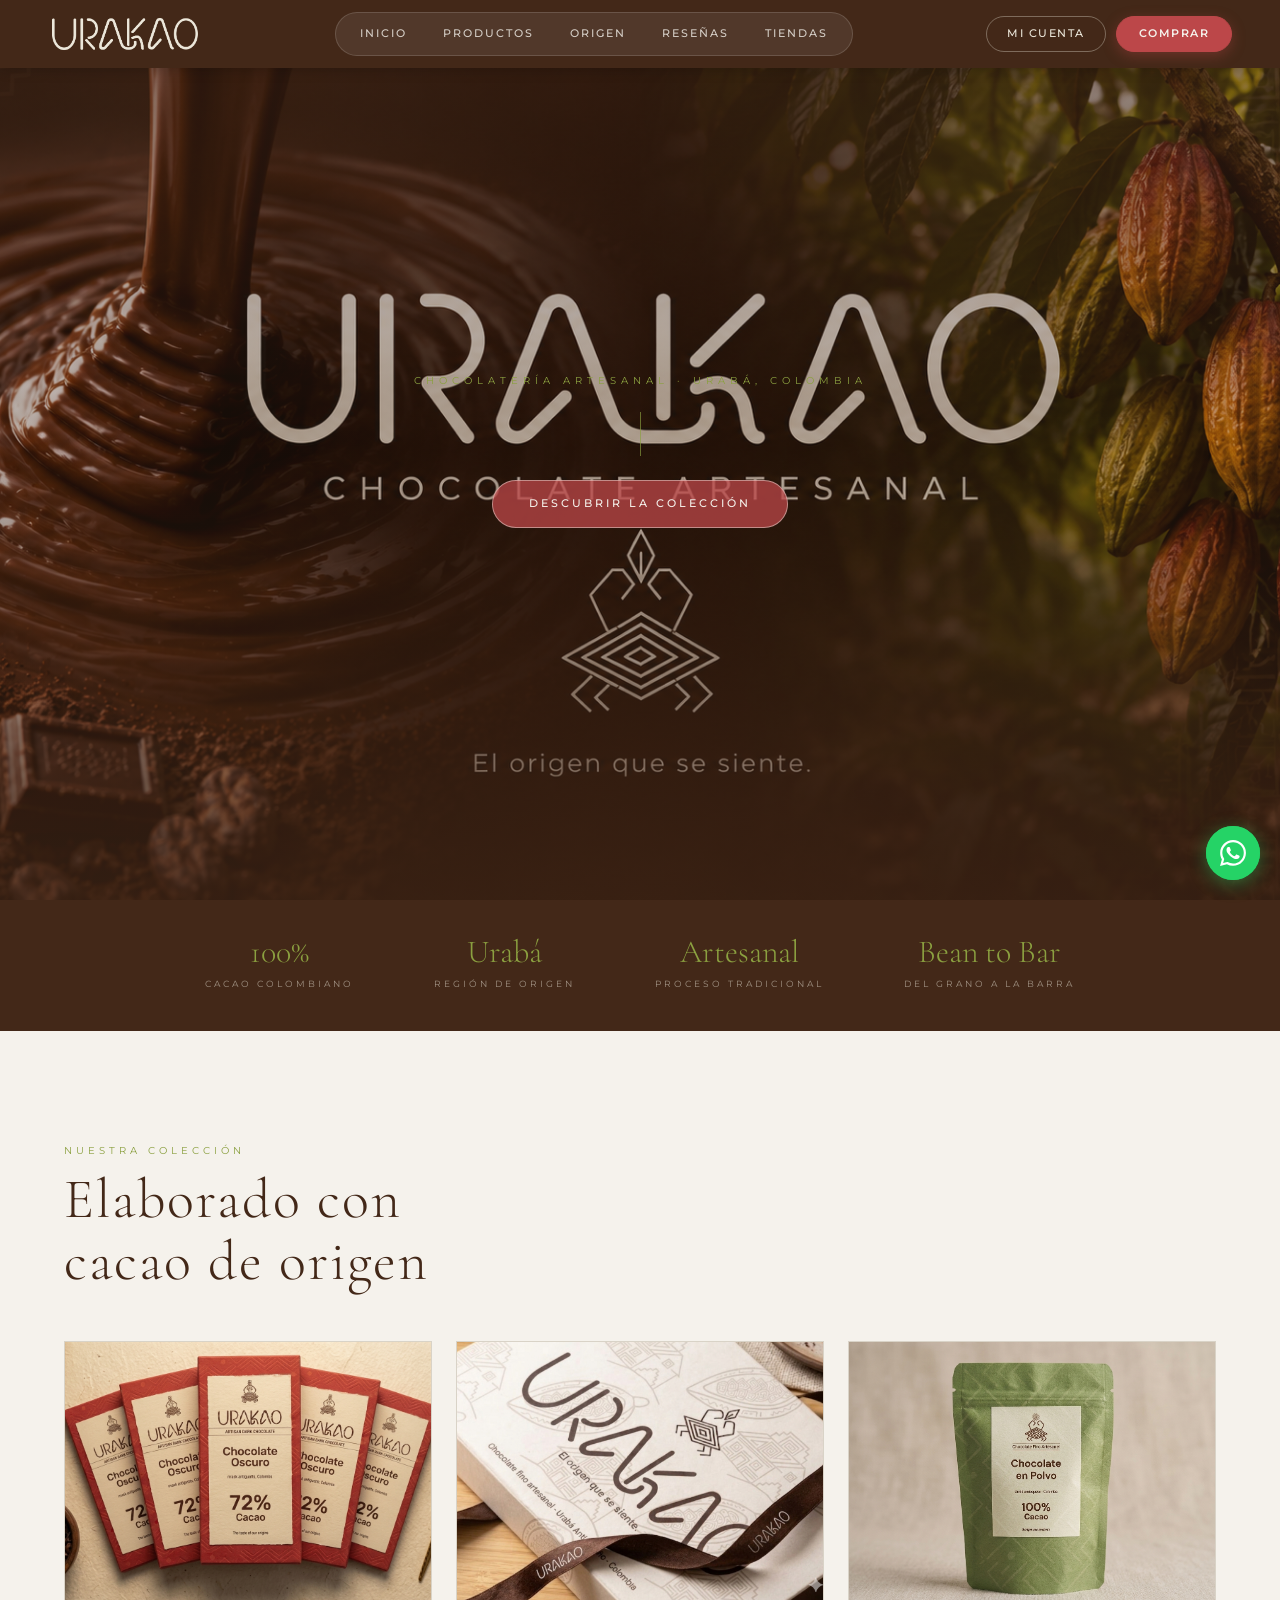
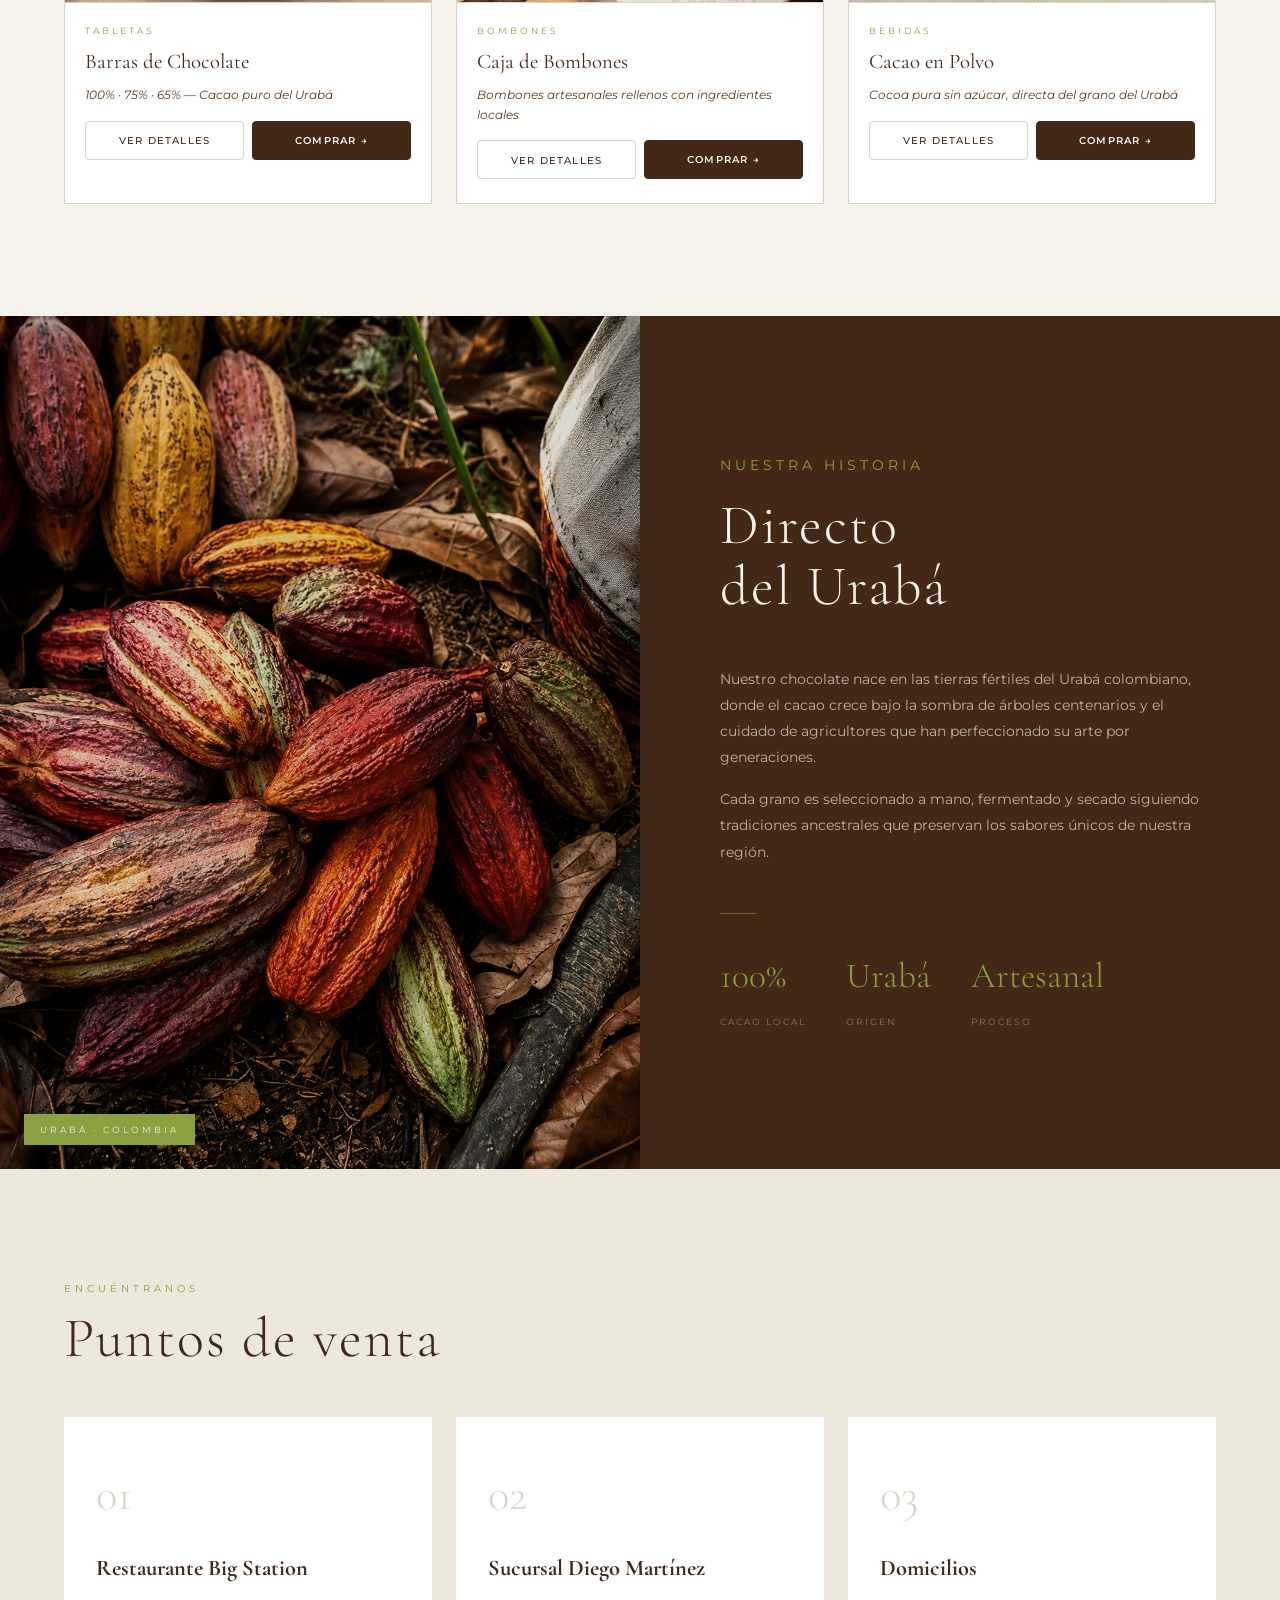
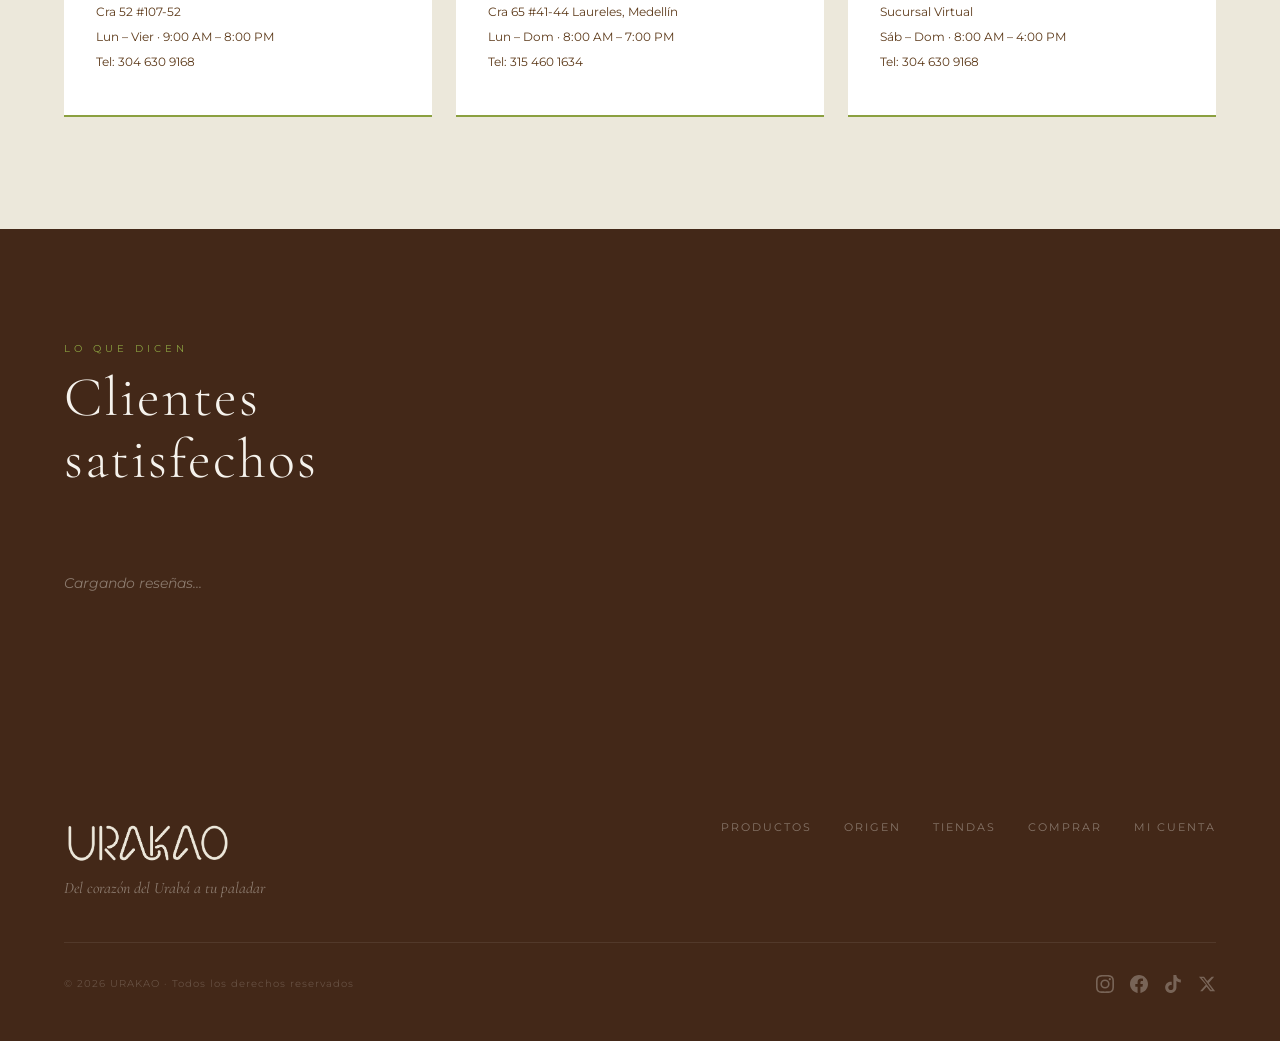
==== commit 3163bbaa: "feat: resenas en landing (#19), admin sube resenas (#20), redes sociales footer (#21)" ====
--- a/src/index.html
+++ b/src/index.html
@@ -3,7 +3,24 @@
 <head>
   <meta charset="UTF-8">
   <meta name="viewport" content="width=device-width, initial-scale=1.0">
-  <title>URAKAO — Chocolatería Artesanal del Urabá</title>
+  <title>URAKAO | Chocolatería Artesanal del Urabá, Colombia</title>
+  <!-- SEO -->
+  <meta name="description" content="URAKAO — Chocolate artesanal Bean to Bar del Urabá colombiano. Barras, bombones y cacao en polvo elaborados con granos seleccionados a mano. Pedidos a domicilio en Colombia.">
+  <meta name="keywords" content="URAKAO, chocolate artesanal, chocolatería Urabá, bean to bar Colombia, bombones colombianos, cacao Urabá, chocolate colombiano">
+  <meta name="author" content="URAKAO">
+  <meta name="robots" content="index, follow">
+  <meta name="google-site-verification" content="vylyGjegMHZSERVeekRwmJesGlWGRywCMbkqvfUnfEY">
+  <link rel="canonical" href="https://urakao.web.app/">
+  <!-- Open Graph (WhatsApp, redes sociales) -->
+  <meta property="og:type"        content="website">
+  <meta property="og:title"       content="URAKAO | Chocolatería Artesanal del Urabá">
+  <meta property="og:description" content="Chocolate Bean to Bar del corazón del Urabá colombiano. Barras, bombones y cacao en polvo artesanales.">
+  <meta property="og:url"         content="https://urakao.web.app/">
+  <meta property="og:image"       content="https://urakao.web.app/Fotos de Urakao Oficial/portada de urakao tipo revista.png">
+  <meta property="og:locale"      content="es_CO">
+  <!-- Google Analytics -->
+  <script async src="https://www.googletagmanager.com/gtag/js?id=G-MCCE6D4NJZ"></script>
+  <script>window.dataLayer=window.dataLayer||[];function gtag(){dataLayer.push(arguments);}gtag('js',new Date());gtag('config','G-MCCE6D4NJZ');</script>
   <link rel="preconnect" href="https://fonts.googleapis.com">
   <link rel="preconnect" href="https://fonts.gstatic.com" crossorigin>
   <link href="https://fonts.googleapis.com/css2?family=Cormorant+Garamond:ital,wght@0,300;0,400;0,600;1,300;1,400&family=Montserrat:wght@300;400;500;600&display=swap" rel="stylesheet">
@@ -135,7 +152,27 @@
     .modal-variant:hover,.modal-variant.active { background:var(--cafe); border-color:var(--cafe); color:var(--marfil); }
     .modal-buy { display:block; text-align:center; font-size:0.68rem; font-weight:600; letter-spacing:2.5px; text-transform:uppercase; color:var(--marfil); background:var(--rojo); padding:14px 0; border-radius:4px; margin-top:auto; transition:background 0.2s; }
     .modal-buy:hover { background:var(--cafe); }
-    .hidden { display:none !important; }
+    /* RESEÑAS */
+    .resenas { padding:7rem 4rem; background:var(--cafe); }
+    .resenas .section-tag { color:var(--verde); }
+    .resenas .section-title { color:var(--marfil); margin-bottom:3rem; }
+    .resenas-grid { display:grid; grid-template-columns:repeat(3,1fr); gap:1.5rem; }
+    .resena-card { background:rgba(255,255,255,0.06); border:1px solid rgba(255,255,255,0.1); padding:2rem; display:flex; flex-direction:column; gap:1rem; opacity:0; transform:translateY(16px); transition:opacity 0.5s,transform 0.5s; }
+    .resena-card.visible { opacity:1; transform:translateY(0); }
+    .resena-foto { width:72px; height:72px; border-radius:50%; object-fit:cover; border:2px solid var(--verde); }
+    .resena-foto-placeholder { width:72px; height:72px; border-radius:50%; background:var(--crema2); display:flex; align-items:center; justify-content:center; font-size:1.8rem; border:2px solid var(--verde); flex-shrink:0; }
+    .resena-cliente { display:flex; align-items:center; gap:1rem; }
+    .resena-nombre { font-family:'Cormorant Garamond',serif; font-size:1.1rem; color:var(--marfil); }
+    .resena-estrellas { color:var(--verde); font-size:0.85rem; letter-spacing:2px; }
+    .resena-texto { font-size:0.84rem; color:rgba(245,242,236,0.72); line-height:1.8; font-style:italic; }
+    .resena-loading { color:rgba(245,242,236,0.4); font-style:italic; font-size:0.9rem; padding:2rem 0; }
+    .resenas-vacio { color:rgba(245,242,236,0.4); font-style:italic; grid-column:1/-1; text-align:center; padding:3rem 0; }
+    /* REDES FOOTER */
+    .footer-redes { display:flex; gap:1rem; align-items:center; }
+    .red-social { color:rgba(245,242,236,0.3); transition:color 0.2s; display:flex; }
+    .red-social:hover { color:var(--verde); }
+    @media(max-width:1024px){ .resenas-grid{grid-template-columns:repeat(2,1fr);} }
+    @media(max-width:768px){ .resenas{padding:4rem 20px;} .resenas-grid{grid-template-columns:1fr;} }
     /* RESPONSIVE */
     @media(max-width:1024px){ .productos-grid{grid-template-columns:repeat(2,1fr);} .origen{grid-template-columns:1fr;} .origen-foto{height:50vh;} .puntos-grid{grid-template-columns:repeat(2,1fr);} .navbar{padding:0 2rem;} }
     @media(max-width:768px){ .navbar{padding:0 16px;height:62px;} .nav-links,.nav-cta{display:none;} .nav-burger{display:flex;} .nav-drawer{top:62px;} .strip{padding:28px 20px;gap:20px;} .strip-item{flex:0 0 42%;} .productos{padding:4rem 20px;} .productos-grid{grid-template-columns:1fr 1fr;gap:1rem;} .card-img{height:200px;} .origen-copy{padding:3rem 20px;} .puntos{padding:4rem 20px;} .puntos-grid{grid-template-columns:1fr;} .footer{padding:3rem 20px 2rem;} .footer-top{flex-direction:column;gap:20px;} .footer-nav{gap:12px;} .modal.open{grid-template-columns:1fr;} .modal{width:96%;max-height:92vh;} .modal-main-img{height:200px;} .wa{bottom:16px;right:16px;width:48px;height:48px;} }
@@ -156,6 +193,7 @@
       <li><a href="#inicio">Inicio</a></li>
       <li><a href="#productos">Productos</a></li>
       <li><a href="#origen">Origen</a></li>
+      <li><a href="#resenas">Reseñas</a></li>
       <li><a href="#puntos">Tiendas</a></li>
     </ul>
 
@@ -314,6 +352,15 @@
     </div>
   </section>
 
+  <!-- ══ RESEÑAS ══════════════════════════════════════════════ -->
+  <section id="resenas" class="resenas">
+    <p class="section-tag">Lo que dicen</p>
+    <h2 class="section-title">Clientes<br>satisfechos</h2>
+    <div class="resenas-grid" id="resenas-grid">
+      <div class="resena-loading">Cargando reseñas...</div>
+    </div>
+  </section>
+
   <!-- ══ FOOTER ══════════════════════════════════════════════ -->
   <footer class="footer">
     <div class="footer-top">
@@ -331,7 +378,20 @@
     </div>
     <div class="footer-bottom">
       <p class="footer-copy">&copy; 2026 URAKAO · Todos los derechos reservados</p>
-      <p class="footer-copy">Hecho con amor y cacao colombiano</p>
+      <div class="footer-redes">
+        <a href="https://www.instagram.com/" target="_blank" rel="noopener" aria-label="Instagram" class="red-social">
+          <svg viewBox="0 0 24 24" fill="currentColor" width="18" height="18"><path d="M12 2.163c3.204 0 3.584.012 4.85.07 3.252.148 4.771 1.691 4.919 4.919.058 1.265.069 1.645.069 4.849 0 3.205-.012 3.584-.069 4.849-.149 3.225-1.664 4.771-4.919 4.919-1.266.058-1.644.07-4.85.07-3.204 0-3.584-.012-4.849-.07-3.26-.149-4.771-1.699-4.919-4.92-.058-1.265-.07-1.644-.07-4.849 0-3.204.013-3.583.07-4.849.149-3.227 1.664-4.771 4.919-4.919 1.266-.057 1.645-.069 4.849-.069zM12 0C8.741 0 8.333.014 7.053.072 2.695.272.273 2.69.073 7.052.014 8.333 0 8.741 0 12c0 3.259.014 3.668.072 4.948.2 4.358 2.618 6.78 6.98 6.98C8.333 23.986 8.741 24 12 24c3.259 0 3.668-.014 4.948-.072 4.354-.2 6.782-2.618 6.979-6.98.059-1.28.073-1.689.073-4.948 0-3.259-.014-3.667-.072-4.947-.196-4.354-2.617-6.78-6.979-6.98C15.668.014 15.259 0 12 0zm0 5.838a6.162 6.162 0 100 12.324 6.162 6.162 0 000-12.324zM12 16a4 4 0 110-8 4 4 0 010 8zm6.406-11.845a1.44 1.44 0 100 2.881 1.44 1.44 0 000-2.881z"/></svg>
+        </a>
+        <a href="https://www.facebook.com/" target="_blank" rel="noopener" aria-label="Facebook" class="red-social">
+          <svg viewBox="0 0 24 24" fill="currentColor" width="18" height="18"><path d="M24 12.073c0-6.627-5.373-12-12-12s-12 5.373-12 12c0 5.99 4.388 10.954 10.125 11.854v-8.385H7.078v-3.47h3.047V9.43c0-3.007 1.792-4.669 4.533-4.669 1.312 0 2.686.235 2.686.235v2.953H15.83c-1.491 0-1.956.925-1.956 1.874v2.25h3.328l-.532 3.47h-2.796v8.385C19.612 23.027 24 18.062 24 12.073z"/></svg>
+        </a>
+        <a href="https://www.tiktok.com/" target="_blank" rel="noopener" aria-label="TikTok" class="red-social">
+          <svg viewBox="0 0 24 24" fill="currentColor" width="18" height="18"><path d="M12.525.02c1.31-.02 2.61-.01 3.91-.02.08 1.53.63 3.09 1.75 4.17 1.12 1.11 2.7 1.62 4.24 1.79v4.03c-1.44-.05-2.89-.35-4.2-.97-.57-.26-1.1-.59-1.62-.93-.01 2.92.01 5.84-.02 8.75-.08 1.4-.54 2.79-1.35 3.94-1.31 1.92-3.58 3.17-5.91 3.21-1.43.08-2.86-.31-4.08-1.03-2.02-1.19-3.44-3.37-3.65-5.71-.02-.5-.03-1-.01-1.49.18-1.9 1.12-3.72 2.58-4.96 1.66-1.44 3.98-2.13 6.15-1.72.02 1.48-.04 2.96-.04 4.44-.99-.32-2.15-.23-3.02.37-.63.41-1.11 1.04-1.36 1.75-.21.51-.15 1.07-.14 1.61.24 1.64 1.82 3.02 3.5 2.87 1.12-.01 2.19-.66 2.77-1.61.19-.33.4-.67.41-1.06.1-1.79.06-3.57.07-5.36.01-4.03-.01-8.05.02-12.07z"/></svg>
+        </a>
+        <a href="https://twitter.com/" target="_blank" rel="noopener" aria-label="X (Twitter)" class="red-social">
+          <svg viewBox="0 0 24 24" fill="currentColor" width="18" height="18"><path d="M18.244 2.25h3.308l-7.227 8.26 8.502 11.24H16.17l-4.714-6.231-5.401 6.231H2.748l7.73-8.835L1.254 2.25H8.08l4.259 5.63zm-1.161 17.52h1.833L7.084 4.126H5.117z"/></svg>
+        </a>
+      </div>
     </div>
   </footer>
 
@@ -497,5 +557,59 @@
     document.addEventListener('keydown', e => { if (e.key === 'Escape') cerrarModal(); });
   </script>
 
+  <!-- ══ RESEÑAS — carga desde Firestore ════════════════════ -->
+  <script type="module">
+    import { initializeApp } from "https://www.gstatic.com/firebasejs/10.12.0/firebase-app.js";
+    import { getFirestore, collection, getDocs, query, orderBy, limit }
+      from "https://www.gstatic.com/firebasejs/10.12.0/firebase-firestore.js";
+
+    const app = initializeApp({
+      apiKey:"AIzaSyDjtxTIzWPNYdQQTHxNzKXf3DJ76nqHYhc",
+      authDomain:"urakao.firebaseapp.com",
+      projectId:"urakao",
+      storageBucket:"urakao.firebasestorage.app",
+      messagingSenderId:"407610284432",
+      appId:"1:407610284432:web:d0c267c2905058e866bb15"
+    });
+    const db = getFirestore(app);
+
+    async function cargarResenas() {
+      const grid = document.getElementById('resenas-grid');
+      try {
+        const snap = await getDocs(query(collection(db,'resenas'), orderBy('creadoEn','desc'), limit(6)));
+        if (snap.empty) {
+          grid.innerHTML = '<p class="resenas-vacio">Pronto compartiremos experiencias de nuestros clientes.</p>';
+          return;
+        }
+        grid.innerHTML = snap.docs.map(d => {
+          const r = d.data();
+          const estrellas = '★'.repeat(r.estrellas || 5);
+          const foto = r.foto
+            ? `<img class="resena-foto" src="${r.foto}" alt="${r.nombre}">`
+            : `<div class="resena-foto-placeholder">🍫</div>`;
+          return `
+            <div class="resena-card">
+              <div class="resena-cliente">
+                ${foto}
+                <div>
+                  <p class="resena-nombre">${r.nombre || 'Cliente'}</p>
+                  <p class="resena-estrellas">${estrellas}</p>
+                </div>
+              </div>
+              <p class="resena-texto">"${r.comentario || ''}"</p>
+            </div>`;
+        }).join('');
+
+        const io = new IntersectionObserver(entries => {
+          entries.forEach(e => { if (e.isIntersecting) { e.target.classList.add('visible'); io.unobserve(e.target); }});
+        }, { threshold: 0.1 });
+        document.querySelectorAll('.resena-card').forEach(el => io.observe(el));
+      } catch(err) {
+        grid.innerHTML = '';
+      }
+    }
+    cargarResenas();
+  </script>
+
 </body>
 </html>
